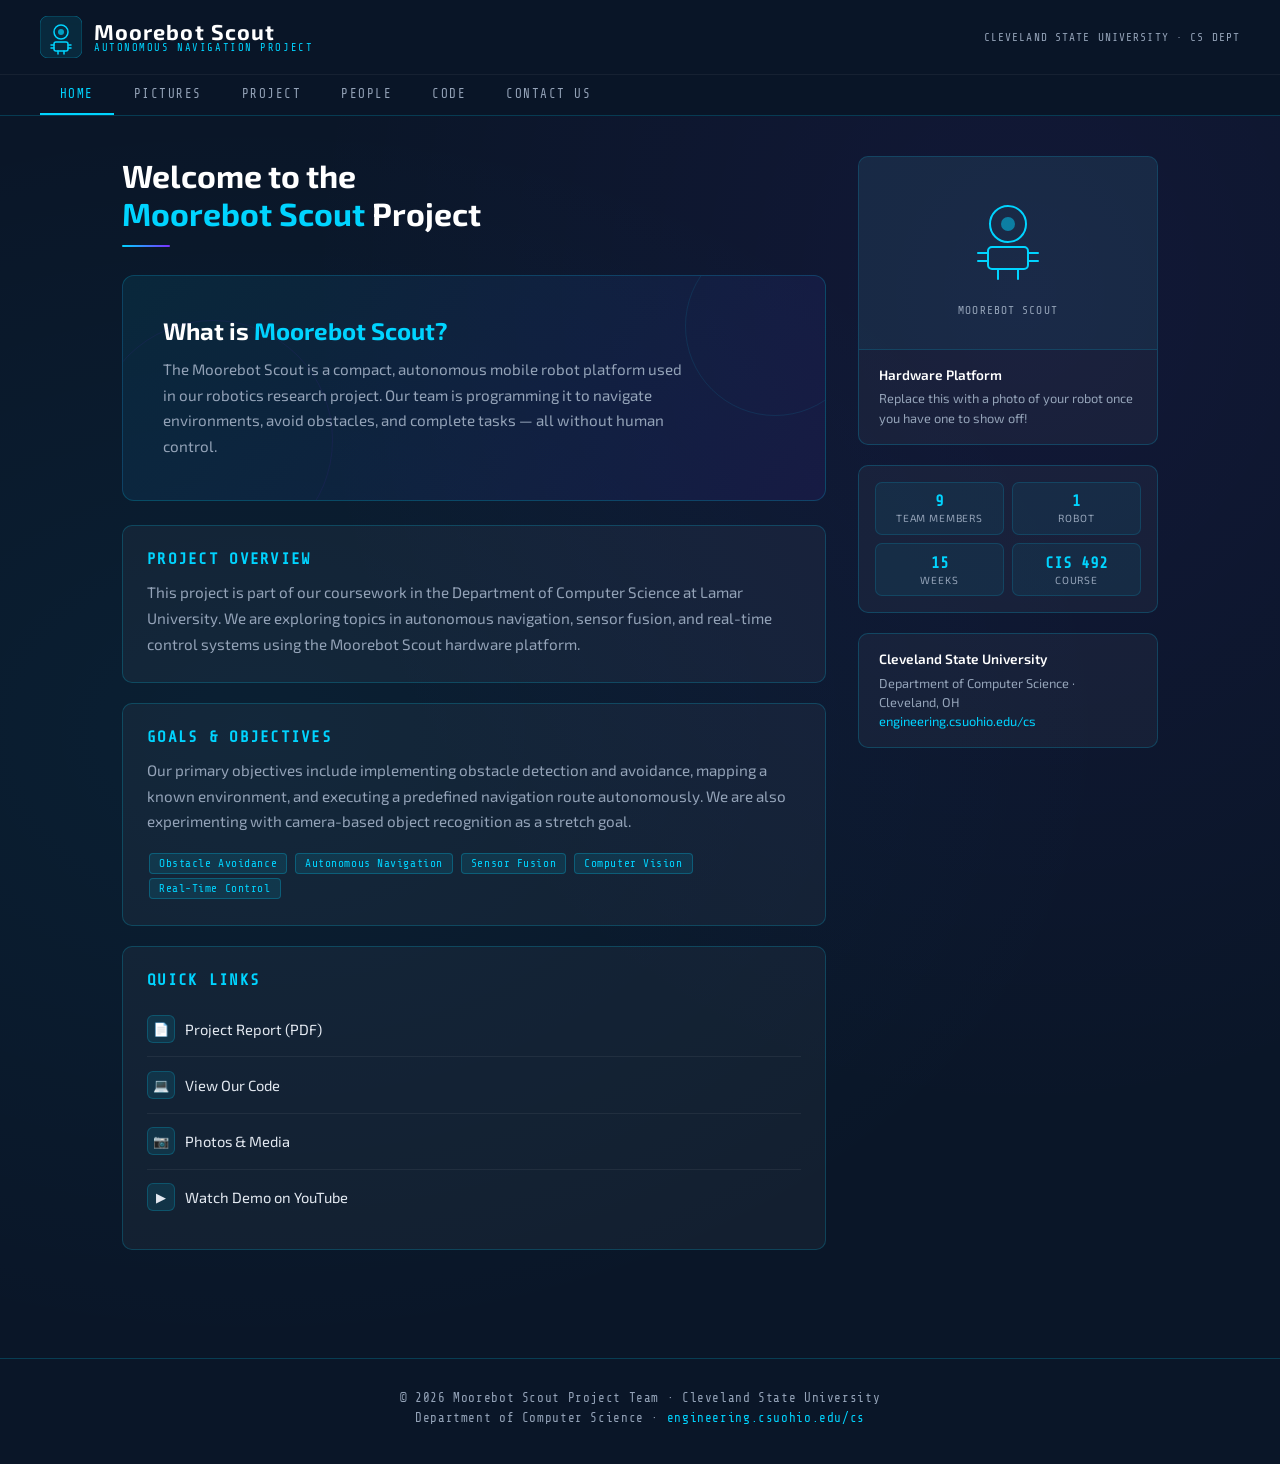
==== index.html @ 4f6ed76d "Editing components like headers and footers" ====
<!DOCTYPE html>
<html lang="en">
<head>
  <meta charset="UTF-8" />
  <meta name="viewport" content="width=device-width, initial-scale=1.0" />
  <title>Moorebot Scout – Home</title>
  <link rel="stylesheet" href="style.css" />
</head>
<body>

<header>
  <div class="header-top">
    <div class="logo-area">
      <svg class="logo-icon" viewBox="0 0 42 42" fill="none" xmlns="http://www.w3.org/2000/svg">
        <rect width="42" height="42" rx="8" fill="rgba(0,212,255,0.1)" stroke="rgba(0,212,255,0.3)" stroke-width="1"/>
        <circle cx="21" cy="16" r="7" stroke="#00d4ff" stroke-width="1.5" fill="none"/>
        <circle cx="21" cy="16" r="3" fill="#00d4ff" opacity="0.7"/>
        <rect x="14" y="26" width="14" height="9" rx="2" stroke="#00d4ff" stroke-width="1.5" fill="none"/>
        <line x1="11" y1="29" x2="14" y2="29" stroke="#00d4ff" stroke-width="1.5" stroke-linecap="round"/>
        <line x1="28" y1="29" x2="31" y2="29" stroke="#00d4ff" stroke-width="1.5" stroke-linecap="round"/>
        <line x1="11" y1="32" x2="14" y2="32" stroke="#00d4ff" stroke-width="1.5" stroke-linecap="round"/>
        <line x1="28" y1="32" x2="31" y2="32" stroke="#00d4ff" stroke-width="1.5" stroke-linecap="round"/>
        <line x1="18" y1="35" x2="18" y2="38" stroke="#00d4ff" stroke-width="1.5" stroke-linecap="round"/>
        <line x1="24" y1="35" x2="24" y2="38" stroke="#00d4ff" stroke-width="1.5" stroke-linecap="round"/>
      </svg>
      <div class="logo-text">
        <div class="brand">Moorebot Scout</div>
        <div class="sub">Autonomous Navigation Project</div>
      </div>
    </div>
    <div class="header-badge">Cleveland State University · CS Dept</div>
  </div>
  <nav>
    <a href="index.html" class="active">Home</a>
    <a href="pictures.html">Pictures</a>
    <a href="project.html">Project</a>
    <a href="people.html">People</a>
    <a href="code.html">Code</a>
    <a href="contact.html">Contact Us</a>
  </nav>
</header>

<div class="page-wrapper">
  <main class="content-area">
    <h1 class="page-title">Welcome to the<br><span>Moorebot Scout</span> Project</h1>
    <div class="title-line"></div>

    <div class="hero">
      <h2>What is <span>Moorebot Scout?</span></h2>
      <p>
        The Moorebot Scout is a compact, autonomous mobile robot platform used in our
        robotics research project. Our team is programming it to navigate environments,
        avoid obstacles, and complete tasks — all without human control.
      </p>
    </div>

    <div class="card">
      <h2>Project Overview</h2>
      <p>
        This project is part of our coursework in the Department of Computer Science at
        Lamar University. We are exploring topics in autonomous navigation, sensor fusion,
        and real-time control systems using the Moorebot Scout hardware platform.
      </p>
    </div>

    <div class="card">
      <h2>Goals &amp; Objectives</h2>
      <p>
        Our primary objectives include implementing obstacle detection and avoidance,
        mapping a known environment, and executing a predefined navigation route autonomously.
        We are also experimenting with camera-based object recognition as a stretch goal.
      </p>
      <div style="margin-top:1rem;">
        <span class="tag">Obstacle Avoidance</span>
        <span class="tag">Autonomous Navigation</span>
        <span class="tag">Sensor Fusion</span>
        <span class="tag">Computer Vision</span>
        <span class="tag">Real-Time Control</span>
      </div>
    </div>

    <div class="card">
      <h2>Quick Links</h2>
      <ul class="link-list">
        <li>
          <a href="project.html">
            <div class="icon">📄</div>
            Project Report (PDF)
          </a>
        </li>
        <li>
          <a href="code.html">
            <div class="icon">💻</div>
            View Our Code
          </a>
        </li>
        <li>
          <a href="pictures.html">
            <div class="icon">📷</div>
            Photos &amp; Media
          </a>
        </li>
        <li>
          <a href="https://www.youtube.com" target="_blank">
            <div class="icon">▶</div>
            Watch Demo on YouTube
          </a>
        </li>
      </ul>
    </div>
  </main>

  <aside class="sidebar">
    <div class="sidebar-card">
      <div style="background: rgba(0,212,255,0.05); padding: 2rem; text-align:center; border-bottom: 1px solid rgba(0,212,255,0.15);">
        <svg width="100" height="100" viewBox="0 0 100 100" fill="none" xmlns="http://www.w3.org/2000/svg">
          <circle cx="50" cy="35" r="18" stroke="#00d4ff" stroke-width="2" fill="none"/>
          <circle cx="50" cy="35" r="7" fill="#00d4ff" opacity="0.5"/>
          <rect x="30" y="58" width="40" height="22" rx="4" stroke="#00d4ff" stroke-width="2" fill="none"/>
          <line x1="20" y1="64" x2="30" y2="64" stroke="#00d4ff" stroke-width="2" stroke-linecap="round"/>
          <line x1="70" y1="64" x2="80" y2="64" stroke="#00d4ff" stroke-width="2" stroke-linecap="round"/>
          <line x1="20" y1="72" x2="30" y2="72" stroke="#00d4ff" stroke-width="2" stroke-linecap="round"/>
          <line x1="70" y1="72" x2="80" y2="72" stroke="#00d4ff" stroke-width="2" stroke-linecap="round"/>
          <line x1="40" y1="80" x2="40" y2="90" stroke="#00d4ff" stroke-width="2" stroke-linecap="round"/>
          <line x1="60" y1="80" x2="60" y2="90" stroke="#00d4ff" stroke-width="2" stroke-linecap="round"/>
        </svg>
        <p style="font-family:'Share Tech Mono',monospace; font-size:0.7rem; color:var(--text-muted); margin-top:0.75rem; letter-spacing:0.1em;">MOOREBOT SCOUT</p>
      </div>
      <div class="sidebar-card-body">
        <h3>Hardware Platform</h3>
        <p>Replace this with a photo of your robot once you have one to show off!</p>
      </div>
    </div>

    <div class="sidebar-card">
      <div class="stat-grid">
        <div class="stat">
          <span class="val">9</span>
          <span class="lbl">Team Members</span>
        </div>
        <div class="stat">
          <span class="val">1</span>
          <span class="lbl">Robot</span>
        </div>
        <div class="stat">
          <span class="val">15</span>
          <span class="lbl">Weeks</span>
        </div>
        <div class="stat">
          <span class="val">CIS 492</span>
          <span class="lbl">Course</span>
        </div>
      </div>
    </div>

    <div class="sidebar-card">
      <div class="sidebar-card-body">
        <h3>Cleveland State University</h3>
        <p>Department of Computer Science · Cleveland, OH<br>
        <a href="https://engineering.csuohio.edu/cs" target="_blank" style="color:var(--accent); text-decoration:none;">engineering.csuohio.edu/cs</a></p>
      </div>
    </div>
  </aside>
</div>

<footer>
  <p>© 2026 Moorebot Scout Project Team · Cleveland State University</p>
  <p>Department of Computer Science · <a href="https://engineering.csuohio.edu/cs">engineering.csuohio.edu/cs</a></p>
</footer>

</body>
</html>
---- style.css ----
@import url('https://fonts.googleapis.com/css2?family=Exo+2:wght@300;400;600;700&family=Share+Tech+Mono&display=swap');

*, *::before, *::after { box-sizing: border-box; margin: 0; padding: 0; }

:root {
  --navy: #0a1628;
  --navy-mid: #112240;
  --accent: #00d4ff;
  --accent2: #7b2fff;
  --text: #e2e8f0;
  --text-muted: #94a3b8;
  --card-bg: rgba(255,255,255,0.04);
  --border: rgba(0,212,255,0.2);
}

body {
  font-family: 'Exo 2', sans-serif;
  background: var(--navy);
  color: var(--text);
  min-height: 100vh;
  background-image:
    radial-gradient(ellipse at 20% 50%, rgba(0,212,255,0.05) 0%, transparent 60%),
    radial-gradient(ellipse at 80% 20%, rgba(123,47,255,0.07) 0%, transparent 50%);
}

/* ── HEADER ── */
header {
  background: rgba(10,22,40,0.95);
  border-bottom: 1px solid var(--border);
  backdrop-filter: blur(12px);
  position: sticky;
  top: 0;
  z-index: 100;
}

.header-top {
  display: flex;
  align-items: center;
  justify-content: space-between;
  padding: 1rem 2.5rem;
}

.logo-area {
  display: flex;
  align-items: center;
  gap: 12px;
}

.logo-icon {
  width: 42px;
  height: 42px;
}

.logo-text {
  line-height: 1;
}

.logo-text .brand {
  font-size: 1.35rem;
  font-weight: 700;
  color: #fff;
  letter-spacing: 0.05em;
}

.logo-text .sub {
  font-family: 'Share Tech Mono', monospace;
  font-size: 0.65rem;
  color: var(--accent);
  letter-spacing: 0.15em;
  text-transform: uppercase;
}

.header-badge {
  font-family: 'Share Tech Mono', monospace;
  font-size: 0.7rem;
  color: var(--text-muted);
  letter-spacing: 0.1em;
  text-transform: uppercase;
}

/* ── NAV ── */
nav {
  display: flex;
  gap: 0;
  padding: 0 2.5rem;
  border-top: 1px solid rgba(255,255,255,0.05);
}

nav a {
  font-family: 'Share Tech Mono', monospace;
  font-size: 0.78rem;
  text-transform: uppercase;
  letter-spacing: 0.12em;
  color: var(--text-muted);
  text-decoration: none;
  padding: 0.75rem 1.25rem;
  border-bottom: 2px solid transparent;
  transition: color 0.2s, border-color 0.2s;
  white-space: nowrap;
}

nav a:hover, nav a.active {
  color: var(--accent);
  border-bottom-color: var(--accent);
}

/* ── PAGE LAYOUT ── */
.page-wrapper {
  display: grid;
  grid-template-columns: 1fr 300px;
  gap: 2rem;
  max-width: 1100px;
  margin: 0 auto;
  padding: 2.5rem 2rem;
}

@media (max-width: 768px) {
  .page-wrapper { grid-template-columns: 1fr; }
  nav a { padding: 0.75rem 0.75rem; font-size: 0.7rem; }
  .header-top { padding: 1rem 1rem; }
}

/* ── MAIN CONTENT ── */
.content-area {
  min-width: 0;
}

.page-title {
  font-size: 2rem;
  font-weight: 700;
  color: #fff;
  margin-bottom: 0.25rem;
  line-height: 1.2;
}

.page-title span {
  color: var(--accent);
}

.title-line {
  width: 48px;
  height: 2px;
  background: linear-gradient(90deg, var(--accent), var(--accent2));
  margin: 0.75rem 0 1.75rem;
  border-radius: 2px;
}

/* ── CARDS ── */
.card {
  background: var(--card-bg);
  border: 1px solid var(--border);
  border-radius: 10px;
  padding: 1.5rem;
  margin-bottom: 1.25rem;
  transition: border-color 0.2s;
}

.card:hover { border-color: rgba(0,212,255,0.4); }

.card h2 {
  font-size: 1rem;
  font-weight: 600;
  color: var(--accent);
  text-transform: uppercase;
  letter-spacing: 0.08em;
  margin-bottom: 0.75rem;
  font-family: 'Share Tech Mono', monospace;
}

.card p {
  color: var(--text-muted);
  line-height: 1.7;
  font-size: 0.95rem;
}

/* ── LINK LIST ── */
.link-list {
  list-style: none;
}

.link-list li {
  border-bottom: 1px solid rgba(255,255,255,0.06);
}

.link-list li:last-child { border-bottom: none; }

.link-list a {
  display: flex;
  align-items: center;
  gap: 10px;
  padding: 0.85rem 0;
  color: var(--text);
  text-decoration: none;
  font-size: 0.92rem;
  transition: color 0.2s;
}

.link-list a:hover { color: var(--accent); }

.link-list .icon {
  width: 28px;
  height: 28px;
  background: rgba(0,212,255,0.1);
  border: 1px solid var(--border);
  border-radius: 6px;
  display: flex;
  align-items: center;
  justify-content: center;
  flex-shrink: 0;
  font-size: 13px;
}

/* ── SIDEBAR ── */
.sidebar {
  display: flex;
  flex-direction: column;
  gap: 1.25rem;
}

.sidebar-card {
  background: var(--card-bg);
  border: 1px solid var(--border);
  border-radius: 10px;
  overflow: hidden;
}

.sidebar-card img {
  width: 100%;
  display: block;
}

.sidebar-card-body {
  padding: 1rem 1.25rem;
}

.sidebar-card-body h3 {
  font-size: 0.85rem;
  font-weight: 600;
  color: #fff;
  margin-bottom: 0.4rem;
}

.sidebar-card-body p {
  font-size: 0.8rem;
  color: var(--text-muted);
  line-height: 1.5;
}

.stat-grid {
  display: grid;
  grid-template-columns: 1fr 1fr;
  gap: 8px;
  padding: 1rem;
}

.stat {
  background: rgba(0,212,255,0.06);
  border: 1px solid rgba(0,212,255,0.15);
  border-radius: 7px;
  padding: 0.6rem 0.75rem;
  text-align: center;
}

.stat .val {
  font-family: 'Share Tech Mono', monospace;
  font-size: 1rem;
  color: var(--accent);
  font-weight: 600;
  display: block;
}

.stat .lbl {
  font-size: 0.65rem;
  color: var(--text-muted);
  text-transform: uppercase;
  letter-spacing: 0.08em;
  margin-top: 2px;
  display: block;
}

/* ── FOOTER ── */
footer {
  margin-top: 3rem;
  border-top: 1px solid var(--border);
  padding: 2rem 2.5rem;
  text-align: center;
}

footer p {
  font-size: 0.78rem;
  color: var(--text-muted);
  margin-bottom: 0.4rem;
  font-family: 'Share Tech Mono', monospace;
  letter-spacing: 0.05em;
}

footer a { color: var(--accent); text-decoration: none; }
footer a:hover { text-decoration: underline; }

/* ── HERO BANNER (home only) ── */
.hero {
  background: linear-gradient(135deg, rgba(0,212,255,0.08) 0%, rgba(123,47,255,0.08) 100%);
  border: 1px solid var(--border);
  border-radius: 12px;
  padding: 2.5rem;
  margin-bottom: 1.5rem;
  position: relative;
  overflow: hidden;
}

.hero::before {
  content: '';
  position: absolute;
  top: -40px; right: -40px;
  width: 180px; height: 180px;
  border-radius: 50%;
  border: 1px solid rgba(0,212,255,0.1);
}

.hero::after {
  content: '';
  position: absolute;
  bottom: -60px; left: -30px;
  width: 240px; height: 240px;
  border-radius: 50%;
  border: 1px solid rgba(123,47,255,0.08);
}

.hero h2 {
  font-size: 1.5rem;
  font-weight: 700;
  color: #fff;
  margin-bottom: 0.75rem;
}

.hero h2 span { color: var(--accent); }

.hero p {
  color: var(--text-muted);
  line-height: 1.7;
  font-size: 0.95rem;
  max-width: 520px;
}

/* ── PEOPLE GRID ── */
.people-grid {
  display: grid;
  grid-template-columns: repeat(auto-fill, minmax(180px, 1fr));
  gap: 1rem;
}

.person-card {
  background: var(--card-bg);
  border: 1px solid var(--border);
  border-radius: 10px;
  padding: 1.25rem;
  text-align: center;
  transition: border-color 0.2s;
}

.person-card:hover { border-color: rgba(0,212,255,0.4); }

.avatar {
  width: 56px;
  height: 56px;
  border-radius: 50%;
  background: linear-gradient(135deg, var(--accent), var(--accent2));
  display: flex;
  align-items: center;
  justify-content: center;
  font-weight: 700;
  font-size: 1.1rem;
  color: #fff;
  margin: 0 auto 0.75rem;
}

.person-card h3 {
  font-size: 0.9rem;
  font-weight: 600;
  color: #fff;
  margin-bottom: 0.2rem;
}

.person-card p {
  font-size: 0.75rem;
  color: var(--text-muted);
  font-family: 'Share Tech Mono', monospace;
}

/* ── CODE BLOCK ── */
.code-block {
  background: rgba(0,0,0,0.4);
  border: 1px solid rgba(0,212,255,0.15);
  border-radius: 8px;
  padding: 1.25rem;
  margin: 1rem 0;
  overflow-x: auto;
}

.code-block code {
  font-family: 'Share Tech Mono', monospace;
  font-size: 0.8rem;
  color: #a8dadc;
  line-height: 1.7;
  white-space: pre;
}

/* ── PHOTO GRID ── */
.photo-grid {
  display: grid;
  grid-template-columns: repeat(auto-fill, minmax(200px, 1fr));
  gap: 10px;
  margin-top: 1rem;
}

.photo-placeholder {
  aspect-ratio: 4/3;
  background: rgba(0,212,255,0.06);
  border: 1px dashed rgba(0,212,255,0.25);
  border-radius: 8px;
  display: flex;
  align-items: center;
  justify-content: center;
  font-size: 0.75rem;
  color: var(--text-muted);
  font-family: 'Share Tech Mono', monospace;
  flex-direction: column;
  gap: 6px;
}

/* ── CONTACT FORM ── */
.form-group {
  margin-bottom: 1rem;
}

.form-group label {
  display: block;
  font-size: 0.75rem;
  font-family: 'Share Tech Mono', monospace;
  text-transform: uppercase;
  letter-spacing: 0.1em;
  color: var(--accent);
  margin-bottom: 0.4rem;
}

.form-group input,
.form-group textarea {
  width: 100%;
  background: rgba(255,255,255,0.04);
  border: 1px solid var(--border);
  border-radius: 7px;
  padding: 0.65rem 0.9rem;
  color: var(--text);
  font-family: 'Exo 2', sans-serif;
  font-size: 0.9rem;
  outline: none;
  transition: border-color 0.2s;
}

.form-group input:focus,
.form-group textarea:focus {
  border-color: var(--accent);
}

.form-group textarea { min-height: 120px; resize: vertical; }

.btn {
  display: inline-flex;
  align-items: center;
  gap: 8px;
  background: transparent;
  border: 1px solid var(--accent);
  color: var(--accent);
  font-family: 'Share Tech Mono', monospace;
  font-size: 0.8rem;
  letter-spacing: 0.1em;
  text-transform: uppercase;
  padding: 0.65rem 1.5rem;
  border-radius: 7px;
  cursor: pointer;
  transition: background 0.2s, color 0.2s;
}

.btn:hover {
  background: var(--accent);
  color: var(--navy);
}

/* ── TAGS ── */
.tag {
  display: inline-block;
  background: rgba(0,212,255,0.1);
  border: 1px solid rgba(0,212,255,0.25);
  color: var(--accent);
  font-size: 0.7rem;
  font-family: 'Share Tech Mono', monospace;
  padding: 3px 9px;
  border-radius: 4px;
  margin: 2px;
  letter-spacing: 0.05em;
}
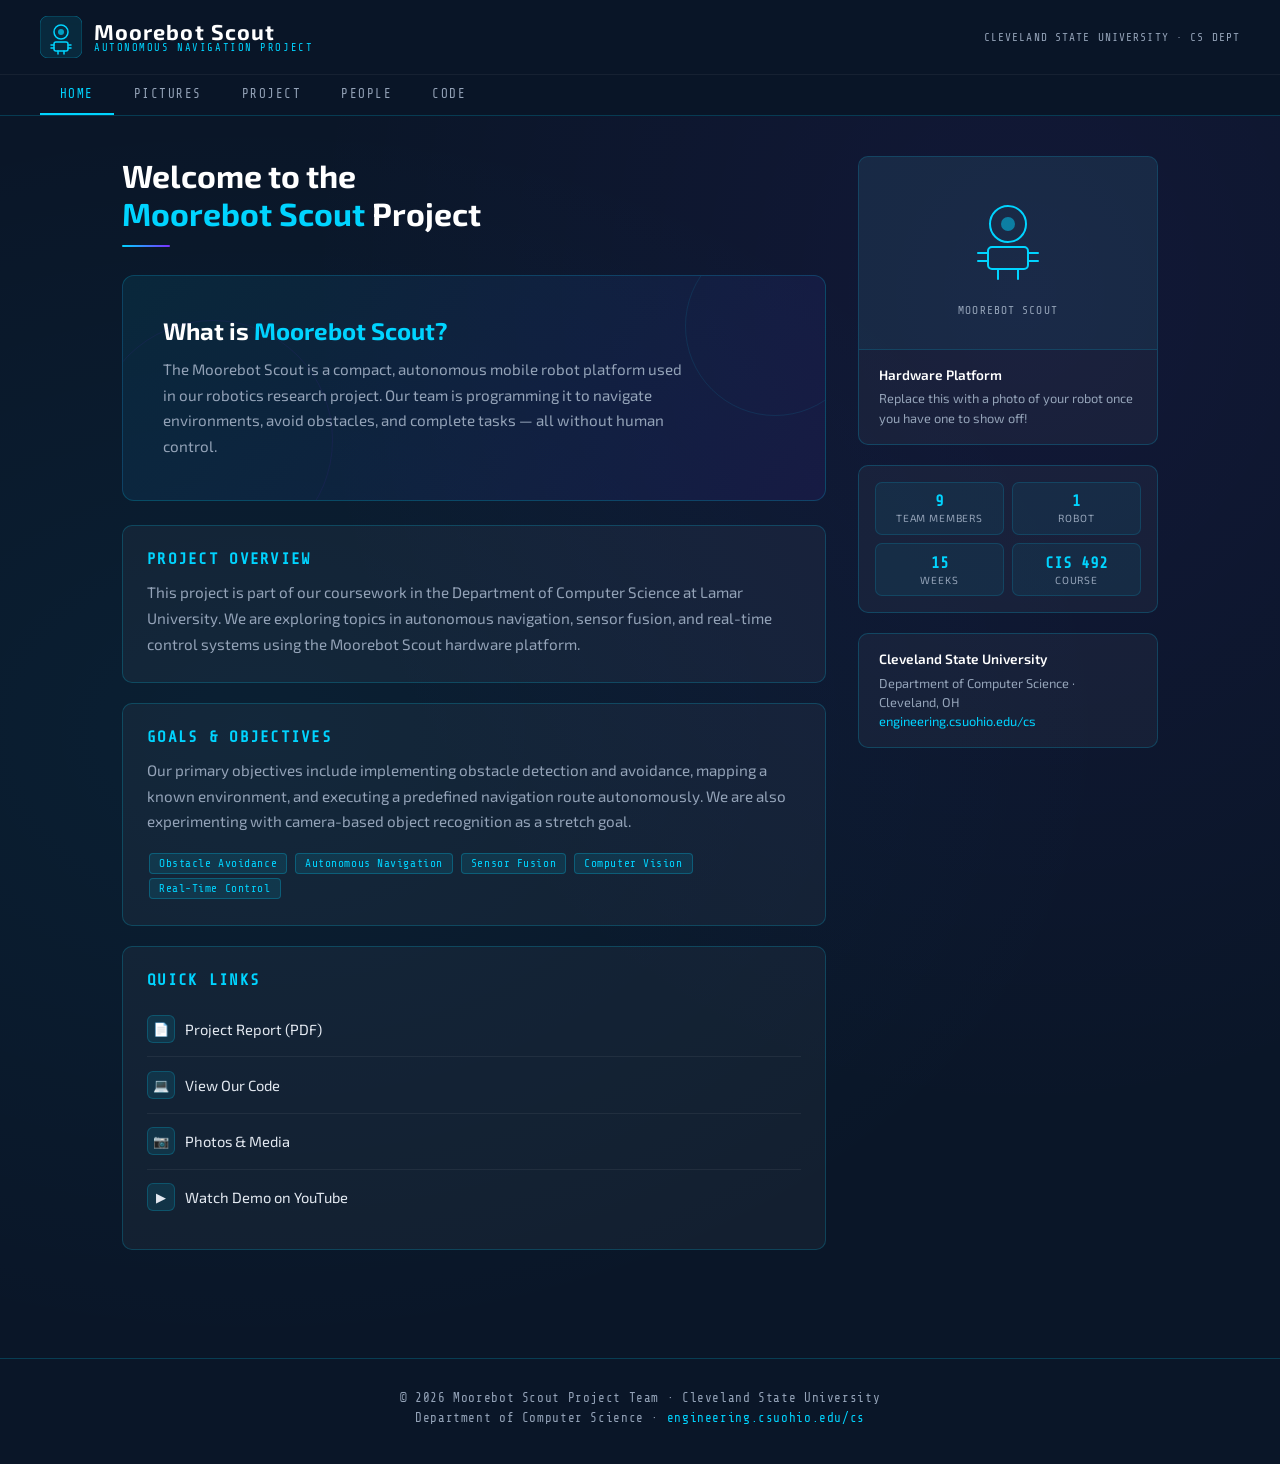
==== commit 511f093c: "Remove "Contact Us"" ====
--- a/index.html
+++ b/index.html
@@ -36,7 +36,6 @@
     <a href="project.html">Project</a>
     <a href="people.html">People</a>
     <a href="code.html">Code</a>
-    <a href="contact.html">Contact Us</a>
   </nav>
 </header>
 
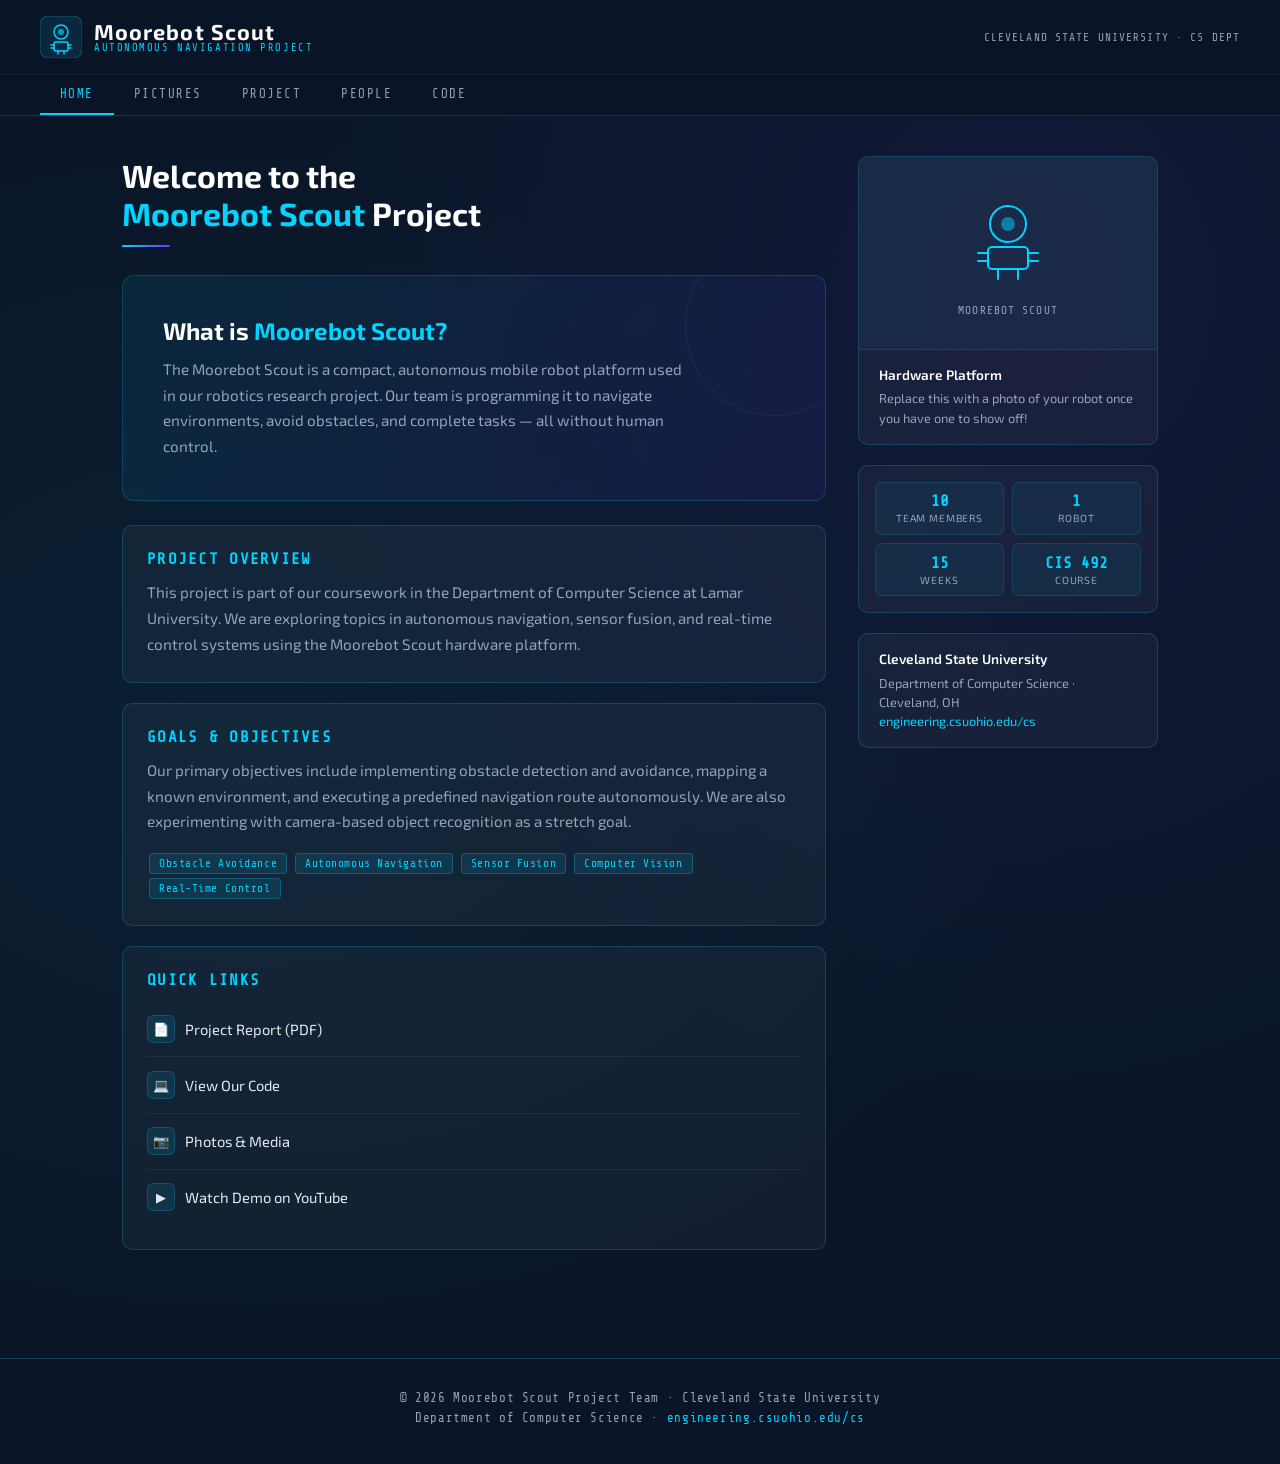
==== commit 4cee57e1: "10 members instaed of 9 :)" ====
--- a/index.html
+++ b/index.html
@@ -134,7 +134,7 @@
     <div class="sidebar-card">
       <div class="stat-grid">
         <div class="stat">
-          <span class="val">9</span>
+          <span class="val">10</span>
           <span class="lbl">Team Members</span>
         </div>
         <div class="stat">
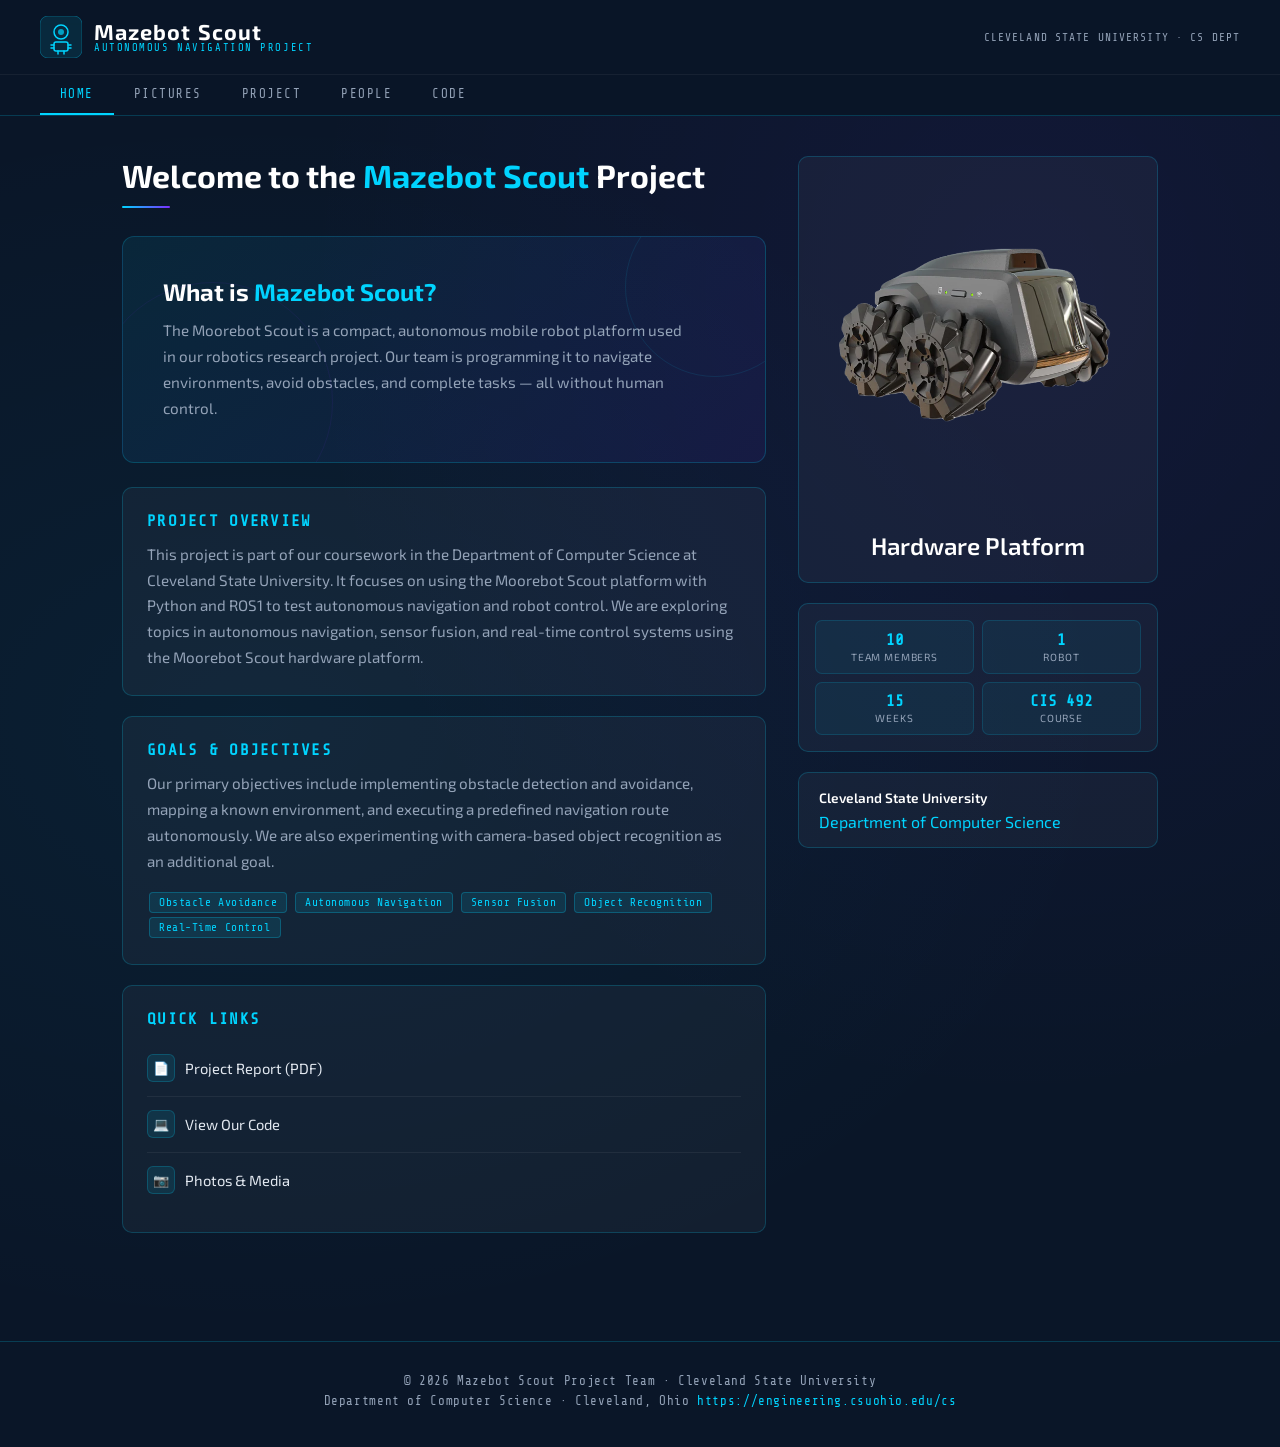
==== commit e4825225: "did stuff" ====
--- a/index.html
+++ b/index.html
@@ -24,7 +24,7 @@
         <line x1="24" y1="35" x2="24" y2="38" stroke="#00d4ff" stroke-width="1.5" stroke-linecap="round"/>
       </svg>
       <div class="logo-text">
-        <div class="brand">Moorebot Scout</div>
+        <div class="brand">Mazebot Scout</div>
         <div class="sub">Autonomous Navigation Project</div>
       </div>
     </div>
@@ -39,13 +39,13 @@
   </nav>
 </header>
 
-<div class="page-wrapper">
+<div class="page-wrapper home-page">
   <main class="content-area">
-    <h1 class="page-title">Welcome to the<br><span>Moorebot Scout</span> Project</h1>
+    <h1 class="page-title">Welcome to the <span>Mazebot Scout</span> Project</h1>
     <div class="title-line"></div>
 
     <div class="hero">
-      <h2>What is <span>Moorebot Scout?</span></h2>
+      <h2>What is <span>Mazebot Scout?</span></h2>
       <p>
         The Moorebot Scout is a compact, autonomous mobile robot platform used in our
         robotics research project. Our team is programming it to navigate environments,
@@ -57,8 +57,10 @@
       <h2>Project Overview</h2>
       <p>
         This project is part of our coursework in the Department of Computer Science at
-        Lamar University. We are exploring topics in autonomous navigation, sensor fusion,
-        and real-time control systems using the Moorebot Scout hardware platform.
+        Cleveland State University. 
+        It focuses on using the Moorebot Scout platform with Python and ROS1 to test autonomous navigation and robot control.
+        We are exploring topics in autonomous navigation, sensor fusion,
+        and real-time control systems using the Moorebot Scout hardware platform. 
       </p>
     </div>
 
@@ -67,13 +69,13 @@
       <p>
         Our primary objectives include implementing obstacle detection and avoidance,
         mapping a known environment, and executing a predefined navigation route autonomously.
-        We are also experimenting with camera-based object recognition as a stretch goal.
+        We are also experimenting with camera-based object recognition as an additional goal.
       </p>
       <div style="margin-top:1rem;">
         <span class="tag">Obstacle Avoidance</span>
         <span class="tag">Autonomous Navigation</span>
         <span class="tag">Sensor Fusion</span>
-        <span class="tag">Computer Vision</span>
+        <span class="tag">Object Recognition</span>
         <span class="tag">Real-Time Control</span>
       </div>
     </div>
@@ -99,35 +101,15 @@
             Photos &amp; Media
           </a>
         </li>
-        <li>
-          <a href="https://www.youtube.com" target="_blank">
-            <div class="icon">▶</div>
-            Watch Demo on YouTube
-          </a>
-        </li>
       </ul>
     </div>
   </main>
 
   <aside class="sidebar">
     <div class="sidebar-card">
-      <div style="background: rgba(0,212,255,0.05); padding: 2rem; text-align:center; border-bottom: 1px solid rgba(0,212,255,0.15);">
-        <svg width="100" height="100" viewBox="0 0 100 100" fill="none" xmlns="http://www.w3.org/2000/svg">
-          <circle cx="50" cy="35" r="18" stroke="#00d4ff" stroke-width="2" fill="none"/>
-          <circle cx="50" cy="35" r="7" fill="#00d4ff" opacity="0.5"/>
-          <rect x="30" y="58" width="40" height="22" rx="4" stroke="#00d4ff" stroke-width="2" fill="none"/>
-          <line x1="20" y1="64" x2="30" y2="64" stroke="#00d4ff" stroke-width="2" stroke-linecap="round"/>
-          <line x1="70" y1="64" x2="80" y2="64" stroke="#00d4ff" stroke-width="2" stroke-linecap="round"/>
-          <line x1="20" y1="72" x2="30" y2="72" stroke="#00d4ff" stroke-width="2" stroke-linecap="round"/>
-          <line x1="70" y1="72" x2="80" y2="72" stroke="#00d4ff" stroke-width="2" stroke-linecap="round"/>
-          <line x1="40" y1="80" x2="40" y2="90" stroke="#00d4ff" stroke-width="2" stroke-linecap="round"/>
-          <line x1="60" y1="80" x2="60" y2="90" stroke="#00d4ff" stroke-width="2" stroke-linecap="round"/>
-        </svg>
-        <p style="font-family:'Share Tech Mono',monospace; font-size:0.7rem; color:var(--text-muted); margin-top:0.75rem; letter-spacing:0.1em;">MOOREBOT SCOUT</p>
-      </div>
-      <div class="sidebar-card-body">
+      <img src="images/2.webp" alt="hardwarephoto" style="width:100%; border-radius:8px; display:block;">
+      <div class="sidebar-card-body2">
         <h3>Hardware Platform</h3>
-        <p>Replace this with a photo of your robot once you have one to show off!</p>
       </div>
     </div>
 
@@ -155,16 +137,15 @@
     <div class="sidebar-card">
       <div class="sidebar-card-body">
         <h3>Cleveland State University</h3>
-        <p>Department of Computer Science · Cleveland, OH<br>
-        <a href="https://engineering.csuohio.edu/cs" target="_blank" style="color:var(--accent); text-decoration:none;">engineering.csuohio.edu/cs</a></p>
+        <a class="uni-link" href="engineering.csuohio.edu/cshttps://engineering.csuohio.edu/csuohio">Department of Computer Science</a></p>
       </div>
     </div>
   </aside>
 </div>
 
 <footer>
-  <p>© 2026 Moorebot Scout Project Team · Cleveland State University</p>
-  <p>Department of Computer Science · <a href="https://engineering.csuohio.edu/cs">engineering.csuohio.edu/cs</a></p>
+  <p>© 2026 Mazebot Scout Project Team · Cleveland State University</p>
+  <p>Department of Computer Science · Cleveland, Ohio<a href="https://engineering.csuohio.edu/cs"> https://engineering.csuohio.edu/cs</a></p>
 </footer>
 
 </body>
--- a/style.css
+++ b/style.css
@@ -23,6 +23,42 @@
     radial-gradient(ellipse at 80% 20%, rgba(123,47,255,0.07) 0%, transparent 50%);
 }
 
+/* add all human code below */
+.sidebar-card-body2 {
+  padding: 1rem 1.25rem;
+}
+
+.sidebar-card-body2 h3 {
+  font-size: 1.5rem;
+  font-weight: 600;
+  color: #fff;
+  margin-bottom: 0.4rem;
+  text-align: center;
+}
+
+.uni-link {
+  color: var(--accent);
+  text-decoration: none;
+  display: block;
+}
+
+.uni-link:hover {
+  text-decoration: underline;
+}
+
+.normal-link {
+  color: #0000ee;
+  text-decoration: underline;
+}
+
+.normal-link:visited {
+  color: blue;
+}
+
+.normal-link:hover {
+  color: darkblue;
+}
+
 /* ── HEADER ── */
 header {
   background: rgba(10,22,40,0.95);
@@ -107,11 +143,27 @@
 /* ── PAGE LAYOUT ── */
 .page-wrapper {
   display: grid;
-  grid-template-columns: 1fr 300px;
+  grid-template-columns: 1fr 360px;
   gap: 2rem;
   max-width: 1100px;
   margin: 0 auto;
   padding: 2.5rem 2rem;
+}
+
+.page-wrapper .home-page {
+  grid-template-columns: 1fr 360px;
+  max-width: 1300px;
+}
+
+.code-page {
+  display: block;
+  max-width: 1200px;
+  margin: 0 auto;
+  padding: 2.5rem 2rem;
+}
+
+.code-page .content-area {
+  width: 100%;
 }
 
 @media (max-width: 768px) {
@@ -221,8 +273,8 @@
   background: var(--card-bg);
   border: 1px solid var(--border);
   border-radius: 10px;
-  overflow: hidden;
-}
+  overflow: visible;
+} /* modified */ 
 
 .sidebar-card img {
   width: 100%;
@@ -245,6 +297,19 @@
   color: var(--text-muted);
   line-height: 1.5;
 }
+
+.sidebar-card-body p {
+  font-size: 0.8rem;
+  color: var(--text-muted);
+  line-height: 1.5;
+  overflow-wrap: anywhere;
+  word-break: break-word;
+} /* added */
+
+.sidebar-card-body a {
+  overflow-wrap: anywhere;
+  word-break: break-word;
+} /* added */
 
 .stat-grid {
   display: grid;
@@ -345,8 +410,13 @@
 /* ── PEOPLE GRID ── */
 .people-grid {
   display: grid;
-  grid-template-columns: repeat(auto-fill, minmax(180px, 1fr));
+  grid-template-columns: repeat(auto-fit, minmax(180px, 180px));
+  justify-content: center;
   gap: 1rem;
+}
+
+.people-grid .person-card:last-child {
+  grid-column: 2;
 }
 
 .person-card {
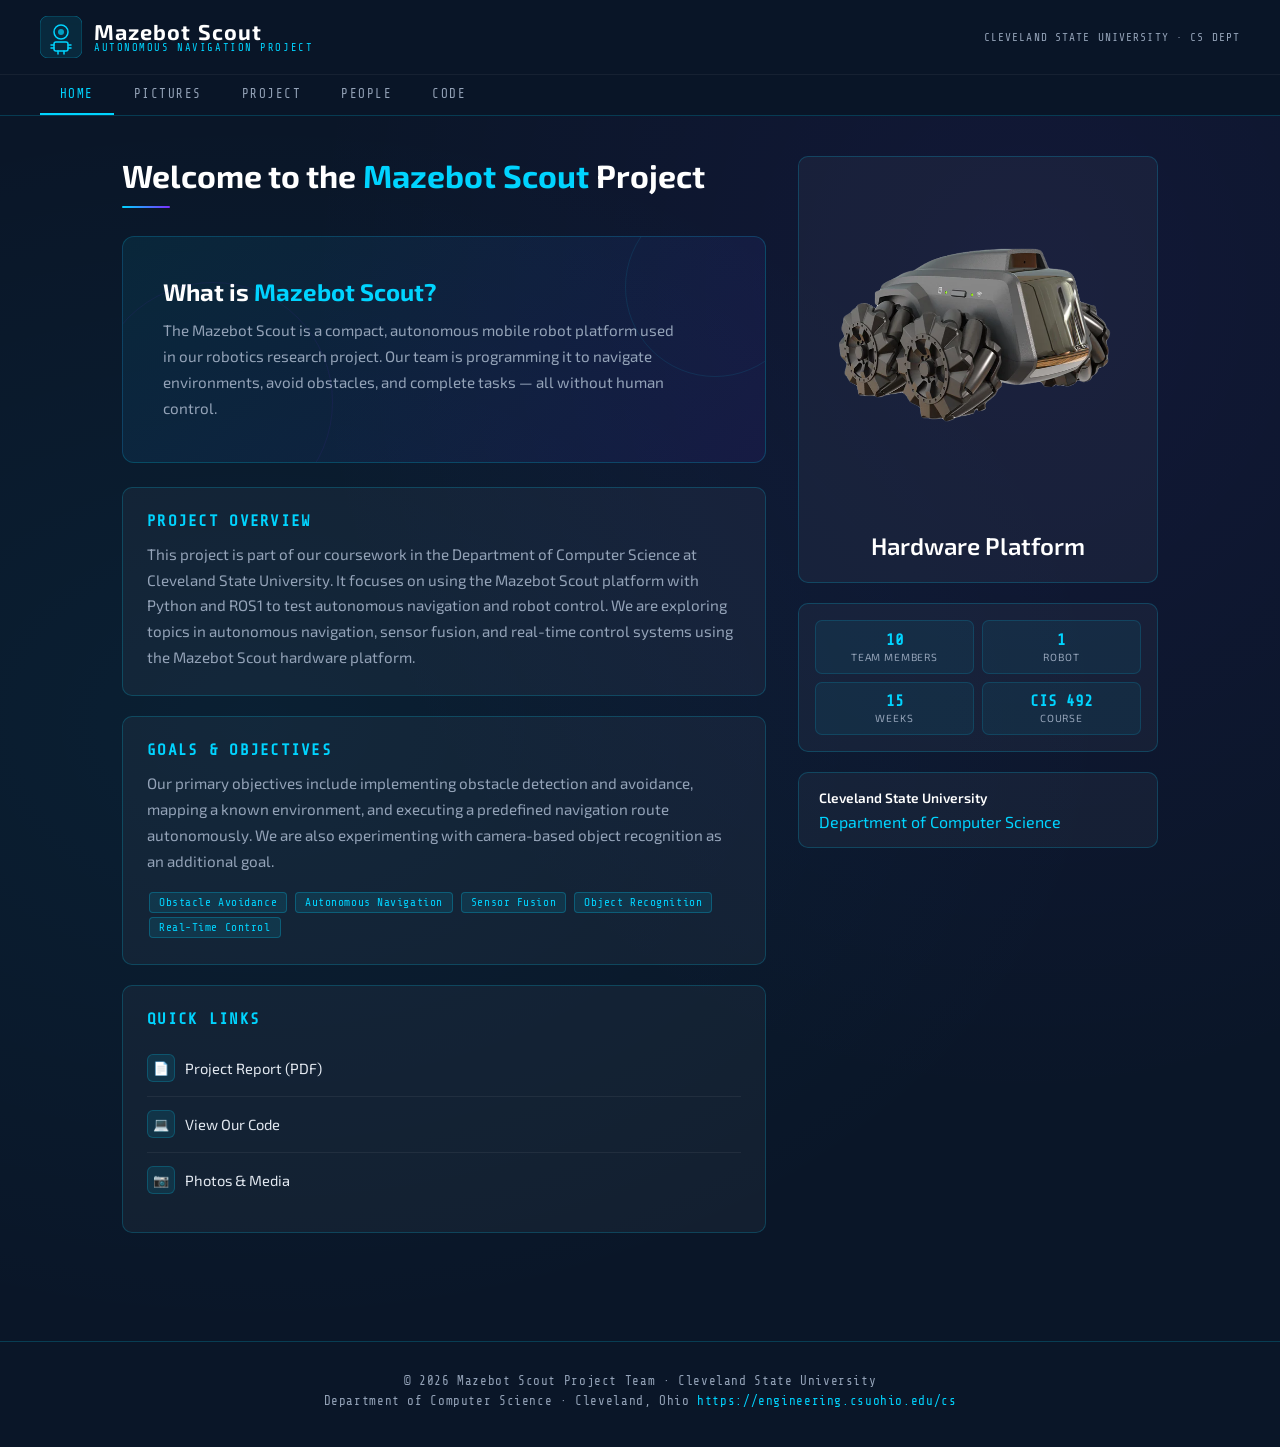
==== commit b35fa280: "moorebot to mazebot" ====
--- a/index.html
+++ b/index.html
@@ -47,7 +47,7 @@
     <div class="hero">
       <h2>What is <span>Mazebot Scout?</span></h2>
       <p>
-        The Moorebot Scout is a compact, autonomous mobile robot platform used in our
+        The Mazebot Scout is a compact, autonomous mobile robot platform used in our
         robotics research project. Our team is programming it to navigate environments,
         avoid obstacles, and complete tasks — all without human control.
       </p>
@@ -58,9 +58,9 @@
       <p>
         This project is part of our coursework in the Department of Computer Science at
         Cleveland State University. 
-        It focuses on using the Moorebot Scout platform with Python and ROS1 to test autonomous navigation and robot control.
+        It focuses on using the Mazebot Scout platform with Python and ROS1 to test autonomous navigation and robot control.
         We are exploring topics in autonomous navigation, sensor fusion,
-        and real-time control systems using the Moorebot Scout hardware platform. 
+        and real-time control systems using the Mazebot Scout hardware platform. 
       </p>
     </div>
 
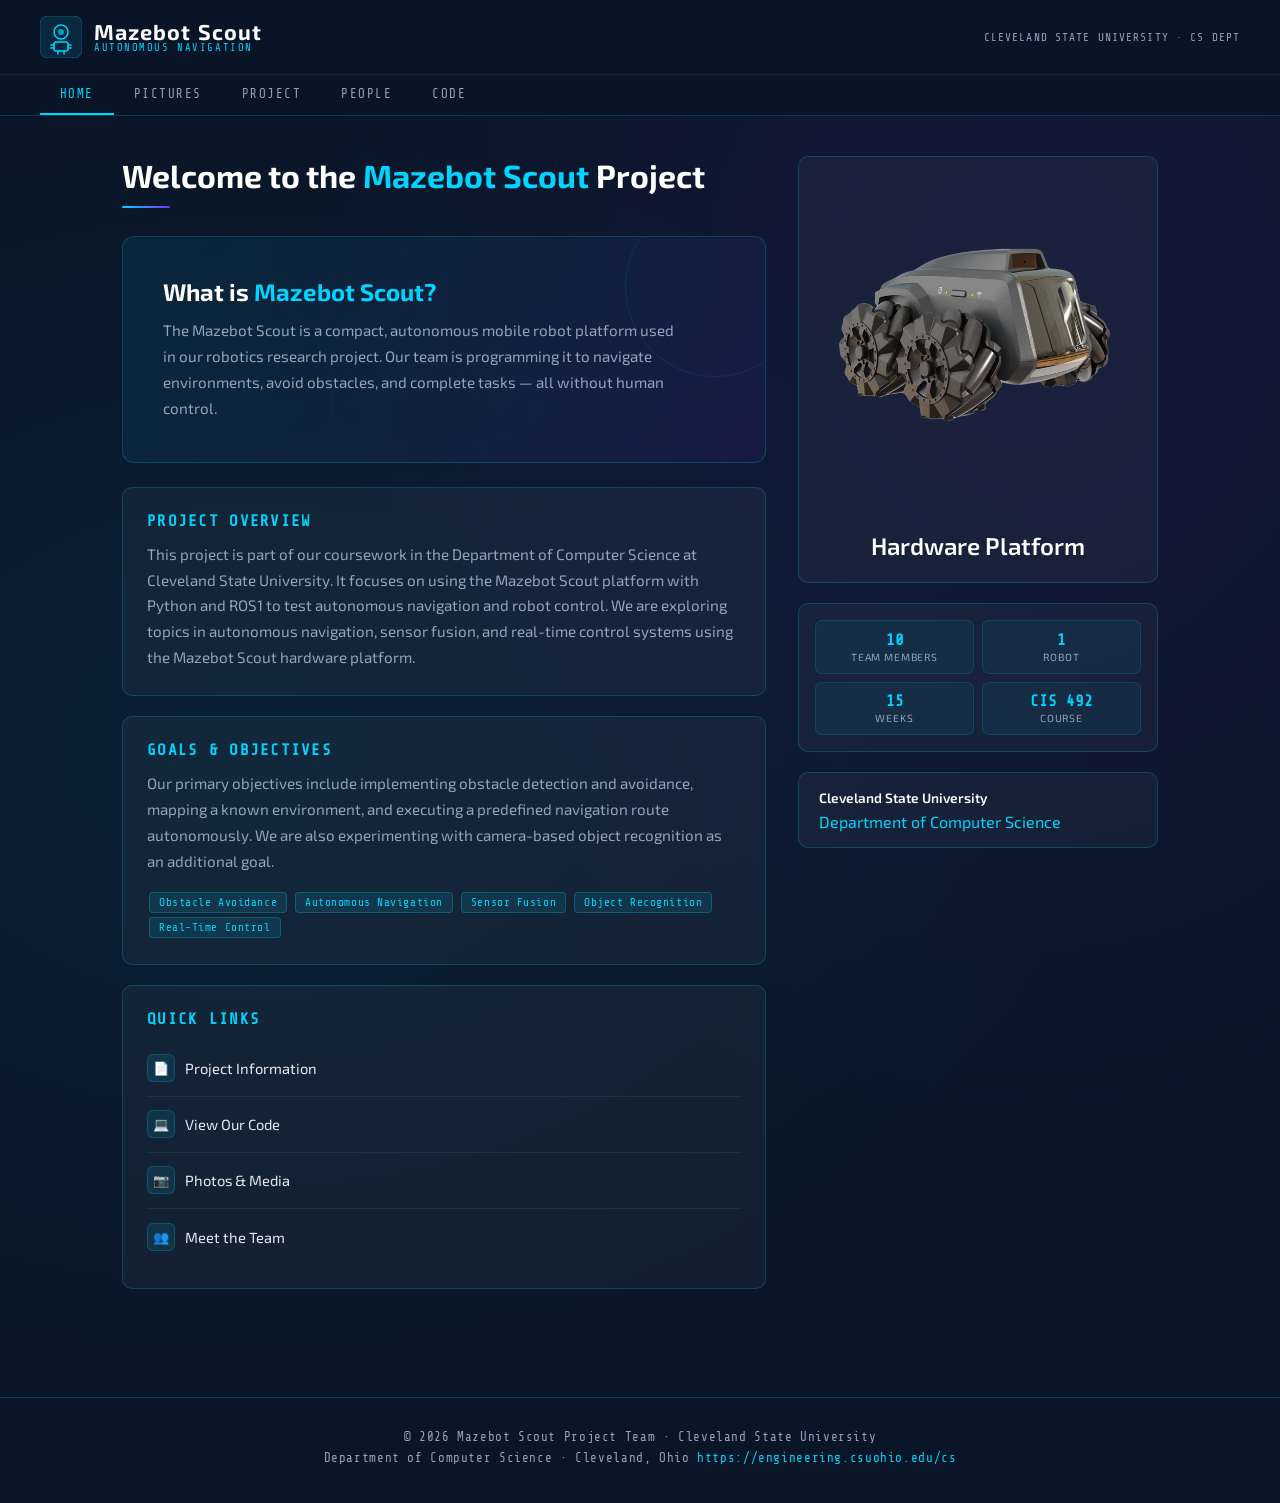
==== commit 7b136260: "last changes" ====
--- a/index.html
+++ b/index.html
@@ -25,7 +25,7 @@
       </svg>
       <div class="logo-text">
         <div class="brand">Mazebot Scout</div>
-        <div class="sub">Autonomous Navigation Project</div>
+        <div class="sub">Autonomous Navigation</div>
       </div>
     </div>
     <div class="header-badge">Cleveland State University · CS Dept</div>
@@ -86,7 +86,7 @@
         <li>
           <a href="project.html">
             <div class="icon">📄</div>
-            Project Report (PDF)
+            Project Information
           </a>
         </li>
         <li>
@@ -101,6 +101,12 @@
             Photos &amp; Media
           </a>
         </li>
+        <li>
+  <a href="people.html">
+    <div class="icon">👥</div>
+    Meet the Team
+  </a>
+</li>
       </ul>
     </div>
   </main>
@@ -137,7 +143,7 @@
     <div class="sidebar-card">
       <div class="sidebar-card-body">
         <h3>Cleveland State University</h3>
-        <a class="uni-link" href="engineering.csuohio.edu/cshttps://engineering.csuohio.edu/csuohio">Department of Computer Science</a></p>
+        <a class="uni-link" href="https://engineering.csuohio.edu/cs">Department of Computer Science</a></p>
       </div>
     </div>
   </aside>
--- a/style.css
+++ b/style.css
@@ -162,6 +162,12 @@
   padding: 2.5rem 2rem;
 }
 
+.code-page .sidebar-card,
+.code-page .card {
+  margin-bottom: 1rem;
+}
+
+
 .code-page .content-area {
   width: 100%;
 }
@@ -283,6 +289,14 @@
 
 .sidebar-card-body {
   padding: 1rem 1.25rem;
+}
+
+.sidebar-card-body-project{
+  padding: 1rem 1rem;
+}
+
+.sidebar-card-project {
+  width: 380px;
 }
 
 .sidebar-card-body h3 {
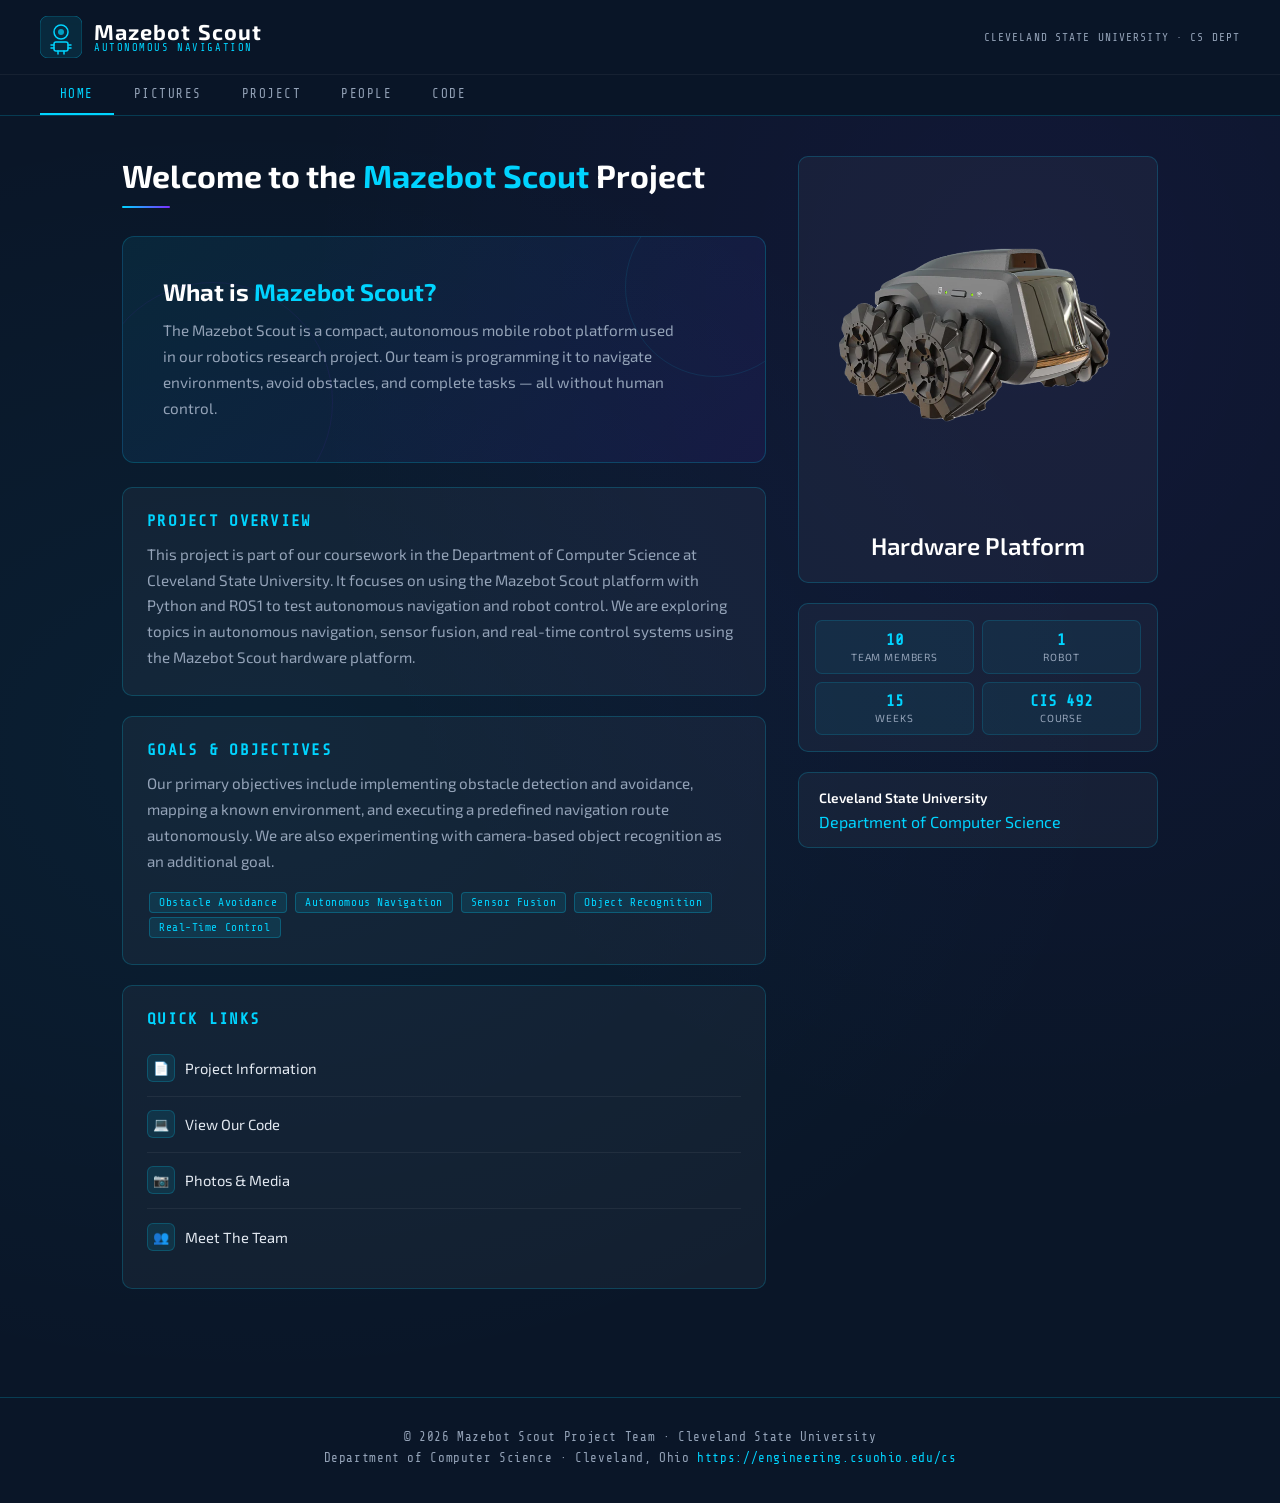
==== commit 8235c600: "last one?" ====
--- a/index.html
+++ b/index.html
@@ -104,7 +104,7 @@
         <li>
   <a href="people.html">
     <div class="icon">👥</div>
-    Meet the Team
+    Meet The Team
   </a>
 </li>
       </ul>
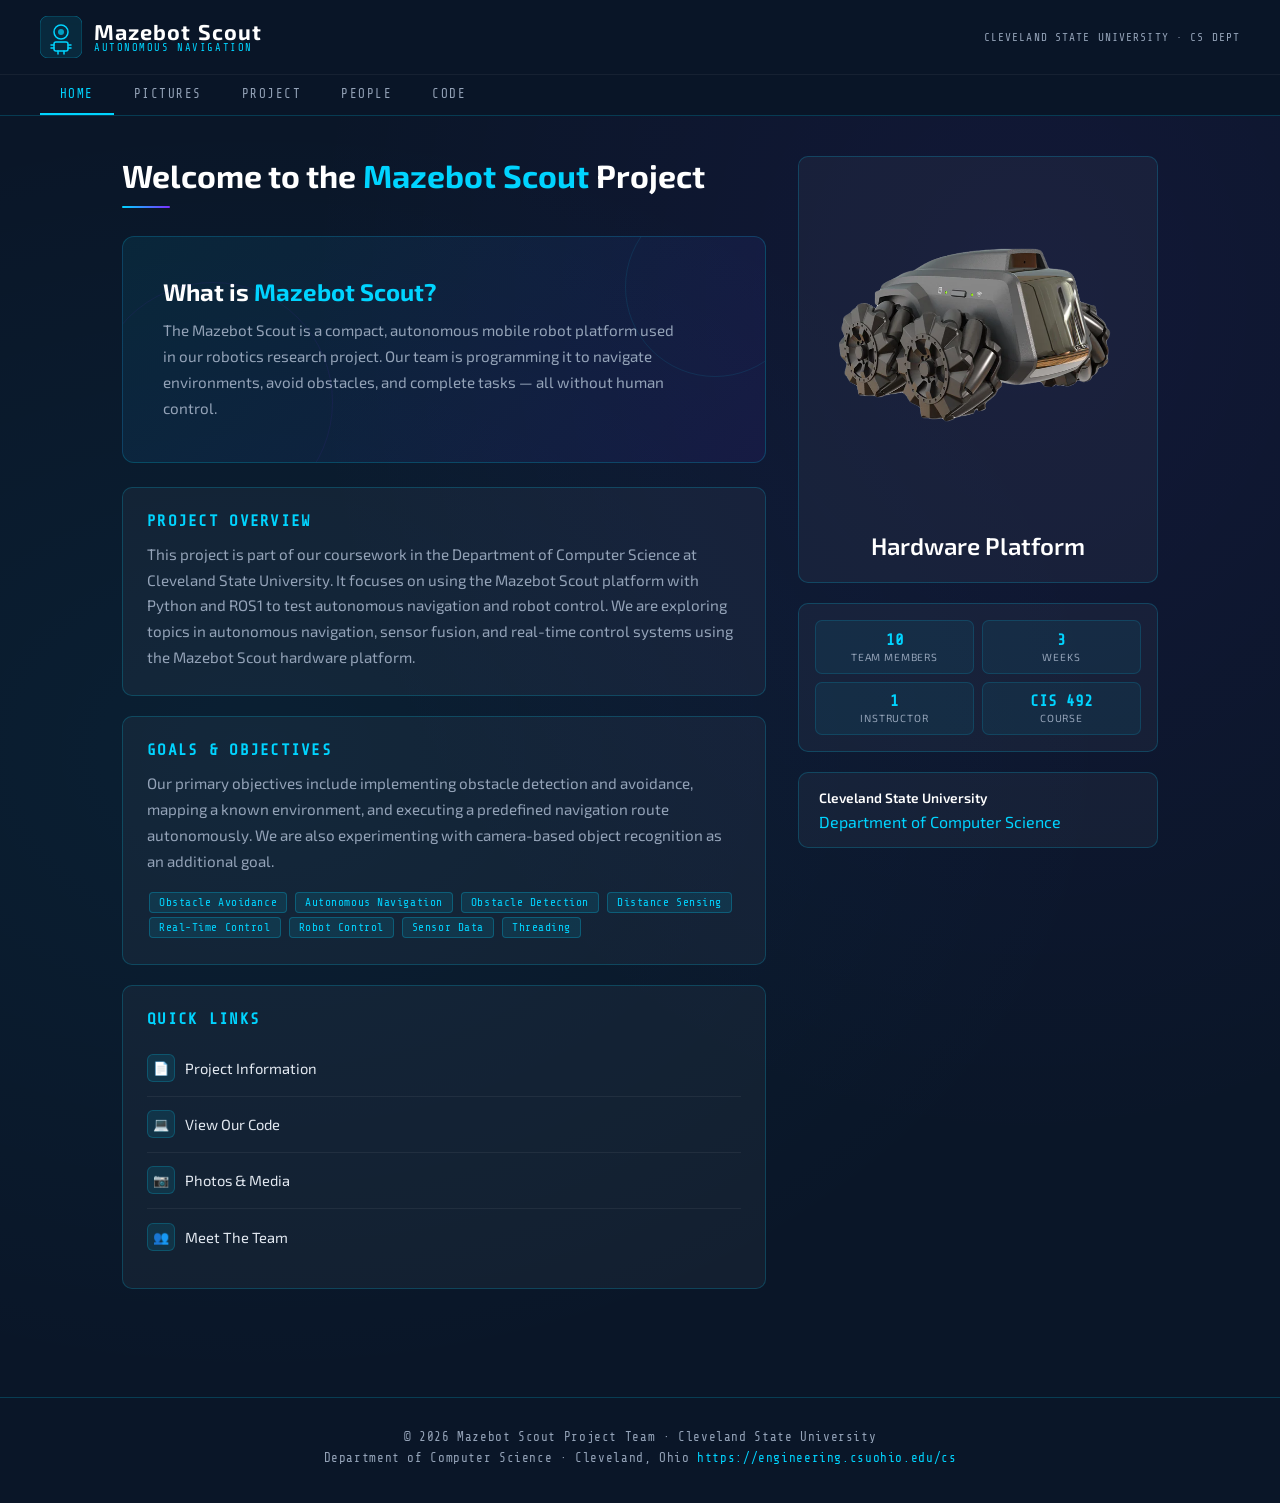
==== commit f3e79aef: "donezo" ====
--- a/index.html
+++ b/index.html
@@ -74,9 +74,12 @@
       <div style="margin-top:1rem;">
         <span class="tag">Obstacle Avoidance</span>
         <span class="tag">Autonomous Navigation</span>
-        <span class="tag">Sensor Fusion</span>
-        <span class="tag">Object Recognition</span>
+        <span class="tag">Obstacle Detection</span>
+        <span class="tag">Distance Sensing</span>
         <span class="tag">Real-Time Control</span>
+        <span class="tag">Robot Control</span>
+        <span class="tag">Sensor Data</span>
+        <span class="tag">Threading</span>
       </div>
     </div>
 
@@ -126,12 +129,12 @@
           <span class="lbl">Team Members</span>
         </div>
         <div class="stat">
-          <span class="val">1</span>
-          <span class="lbl">Robot</span>
+          <span class="val">3</span>
+          <span class="lbl">Weeks</span>
         </div>
         <div class="stat">
-          <span class="val">15</span>
-          <span class="lbl">Weeks</span>
+          <span class="val">1</span>
+          <span class="lbl">Instructor</span>
         </div>
         <div class="stat">
           <span class="val">CIS 492</span>
--- a/style.css
+++ b/style.css
@@ -225,6 +225,16 @@
   font-family: 'Share Tech Mono', monospace;
 }
 
+.card h3 {
+  font-size: 0.75rem;
+  font-weight: 600;
+  color: #fff;
+  text-transform: uppercase;
+  letter-spacing: 0.08em;
+  margin-bottom: 0.75rem;
+  font-family: 'Share Tech Mono', monospace;
+}
+
 .card p {
   color: var(--text-muted);
   line-height: 1.7;
@@ -284,6 +294,31 @@
 
 .sidebar-card img {
   width: 100%;
+  display: block;
+}
+
+.group-photo-card {
+  width: 90vw;
+  max-width: 1100px;
+  margin: 28px auto;
+  padding: 24px;
+
+  position: relative;
+  left: -200px;
+}
+
+.group-photo-large {
+  width: 100%;
+  overflow: hidden;
+  border-radius: 8px;
+}
+
+.group-photo-large img {
+  width: 100%;
+  height: 650px;
+  object-fit: cover;
+  object-position: center;
+  border-radius: 8px;
   display: block;
 }
 
